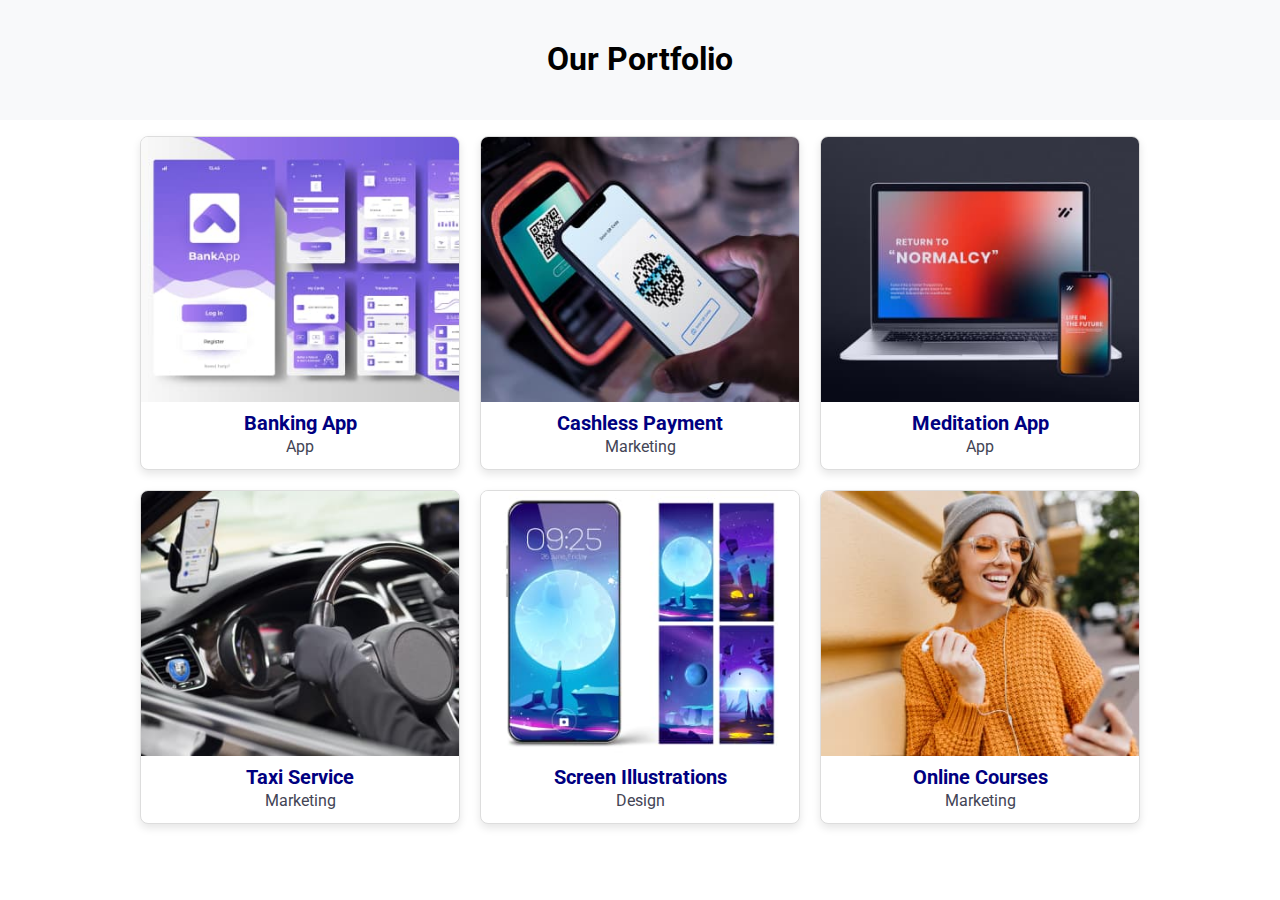
==== portfolio.html @ 014c8a3c "test" ====
<!DOCTYPE html>
<html lang="en">

<head>
    <meta charset="UTF-8">
    <meta name="viewport" content="width=device-width, initial-scale=1.0">
    <title>Portfolio</title>
    <!-- Link to modern-normalize -->
    <link rel="stylesheet"
        href="https://cdnjs.cloudflare.com/ajax/libs/modern-normalize/1.1.0/modern-normalize.min.css">
    <link rel="stylesheet" href="css/styles.css">
    <link href="https://fonts.googleapis.com/css2?family=Raleway:wght@700&family=Roboto:wght@400;500;700&display=swap"
        rel="stylesheet">
</head>

<body>
    <header>
        <h1>Our Portfolio</h1>
    </header>
    <main>
        <section class="portfolio">
            <ul>
                <li>
                    <a href="#">
                        <img src="images/project1.jpg" alt="Banking App" width="320">
                        <div class="text-container">
                            <p class="project-title">Banking App</p>
                            <span class="project-category">App</span>
                        </div>
                    </a>
                </li>
                <li>
                    <a href="#">
                        <img src="images/project2.jpg" alt="Cashless Payment" width="320">
                        <div class="text-container">
                            <p class="project-title">Cashless Payment</p>
                            <span class="project-category">Marketing</span>
                        </div>
                    </a>
                </li>
                <li>
                    <a href="#">
                        <img src="images/project3.jpg" alt="Meditation App" width="320">
                        <div class="text-container">
                            <p class="project-title">Meditation App</p>
                            <span class="project-category">App</span>
                        </div>
                    </a>
                </li>
                <li>
                    <a href="#">
                        <img src="images/project4.jpg" alt="Taxi Service" width="320">
                        <div class="text-container">
                            <p class="project-title">Taxi Service</p>
                            <span class="project-category">Marketing</span>
                        </div>
                    </a>
                </li>
                <li>
                    <a href="#">
                        <img src="images/project5.jpg" alt="Screen Illustrations" width="320">
                        <div class="text-container">
                            <p class="project-title">Screen Illustrations</p>
                            <span class="project-category">Design</span>
                        </div>
                    </a>
                </li>
                <li>
                    <a href="#">
                        <img src="images/project6.jpg" alt="Online Courses" width="320">
                        <div class="text-container">
                            <p class="project-title">Online Courses</p>
                            <span class="project-category">Marketing</span>
                        </div>
                    </a>
                </li>
            </ul>
        </section>
    </main>
</body>

</html>
---- css/styles.css ----
/* Importing Google Fonts */
@import url('https://fonts.googleapis.com/css2?family=Raleway:wght@700&family=Roboto:wght@400;500;700&display=swap');

/* Variables for colors */
:root {
    --main-bg-color: #ffffff;
    --text-color: #000000;
    --border-color: #ddd;
    --shadow-color: rgba(0, 0, 0, 0.1);
    --header-bg-color: #f8f9fa;
    --link-hover-color: #007bff;
    --navy-blue: #000080;
    --category-color: #434455;
    /* Updated to SLATE color */
}

body {
    font-family: 'Roboto', sans-serif;
    color: var(--text-color);
    background-color: var(--main-bg-color);
    margin: 0;
    padding: 0;
}

header {
    text-align: center;
    padding: 20px;
    background-color: var(--header-bg-color);
}

.portfolio ul {
    list-style: none;
    padding: 0;
    display: flex;
    flex-wrap: wrap;
    justify-content: center;
    gap: 20px;
}

.portfolio li {
    border: 1px solid var(--border-color);
    border-radius: 8px;
    overflow: hidden;
    width: 320px;
    box-shadow: 0 4px 8px var(--shadow-color);
    transition: transform 0.3s ease, box-shadow 0.3s ease;
    background-color: #fff;
}

.portfolio li:hover {
    transform: translateY(-10px);
    box-shadow: 0 8px 16px var(--shadow-color);
}

.portfolio img {
    width: 100%;
    height: auto;
    display: block;
}

.text-container {
    text-align: center;
    padding: 10px 0;
}

.project-title {
    font-size: 20px;
    /* Font size */
    font-weight: 700;
    /* Bold */
    color: var(--navy-blue);
    /* Color */
    margin: 0;
}

.project-category {
    font-size: 16px;
    /* Font size */
    font-weight: 400;
    /* Normal */
    line-height: 24px;
    /* Line height */
    color: var(--category-color);
    /* SLATE color */
    margin: 5px 0 10px;
    /* Bottom margin */
    text-align: center;
}

.portfolio a {
    text-decoration: none;
    color: inherit;
    display: block;
}

.portfolio a:hover {
    color: var(--link-hover-color);
}
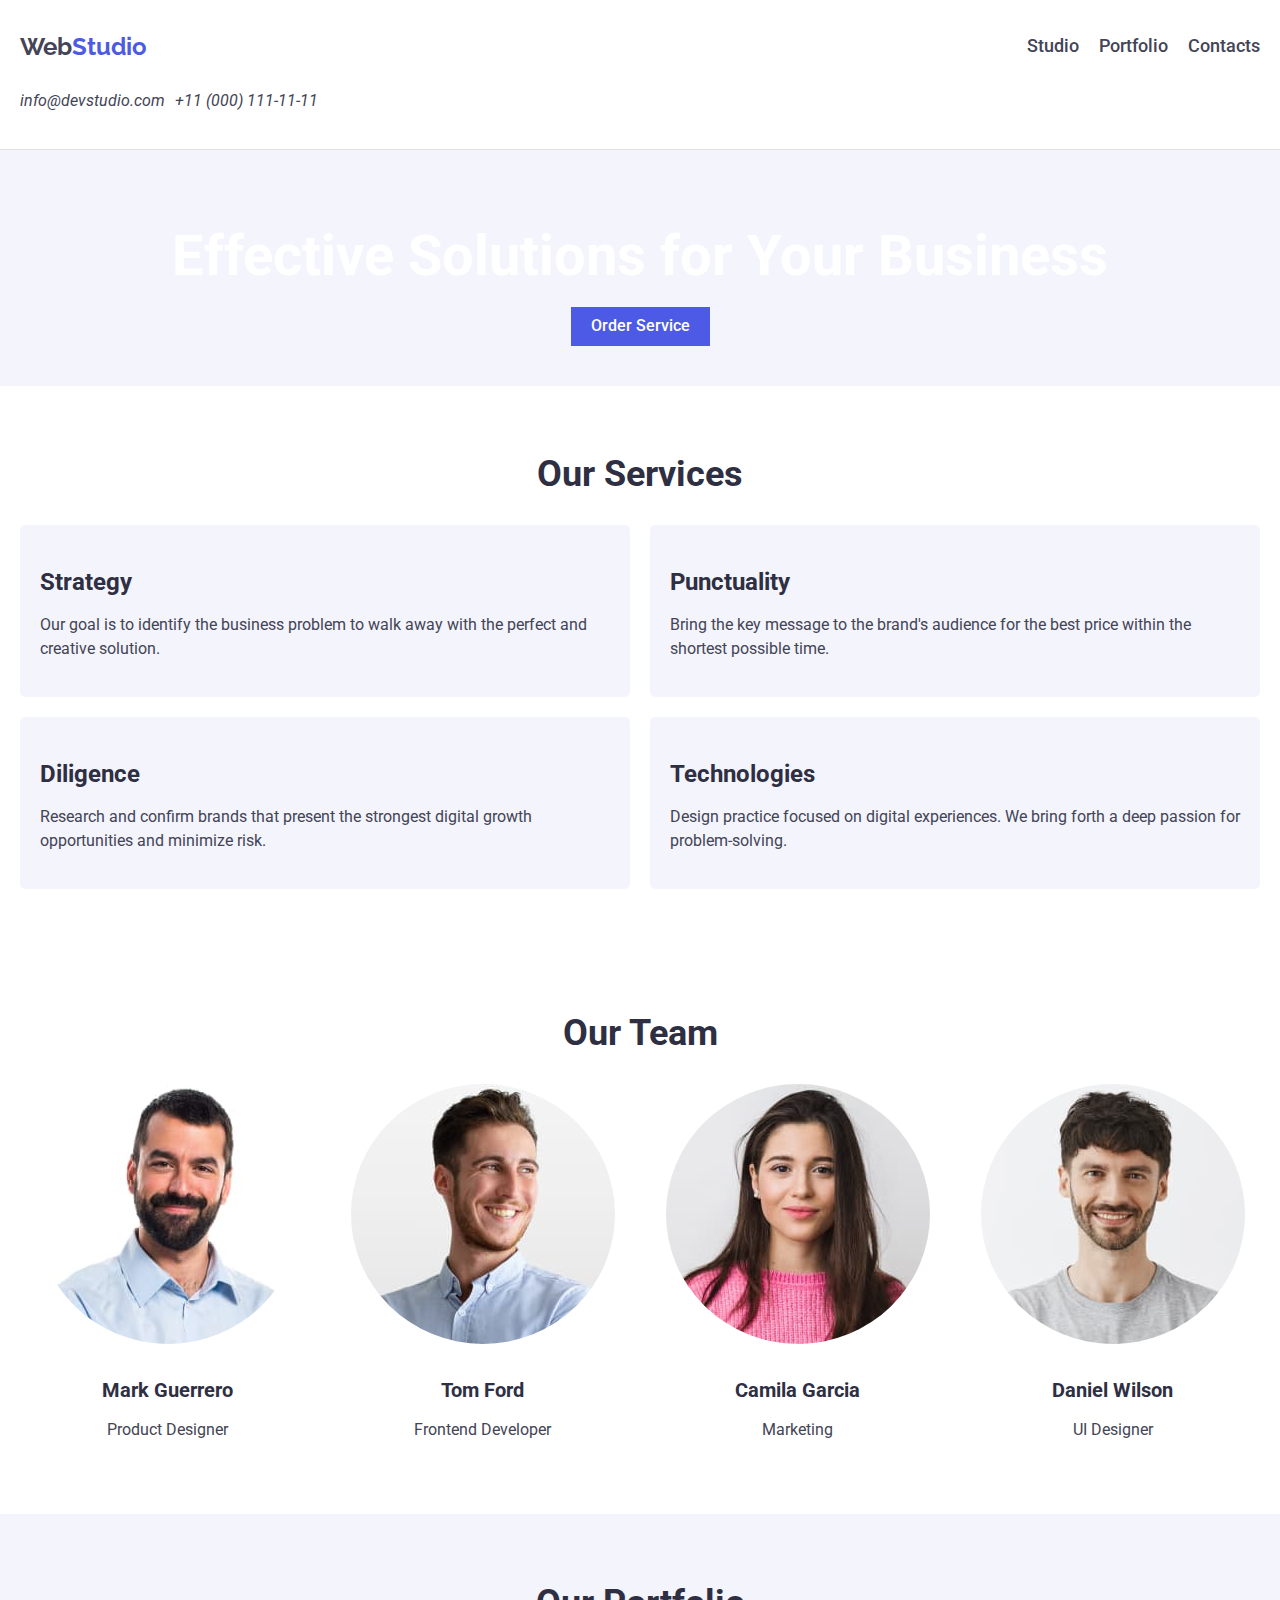
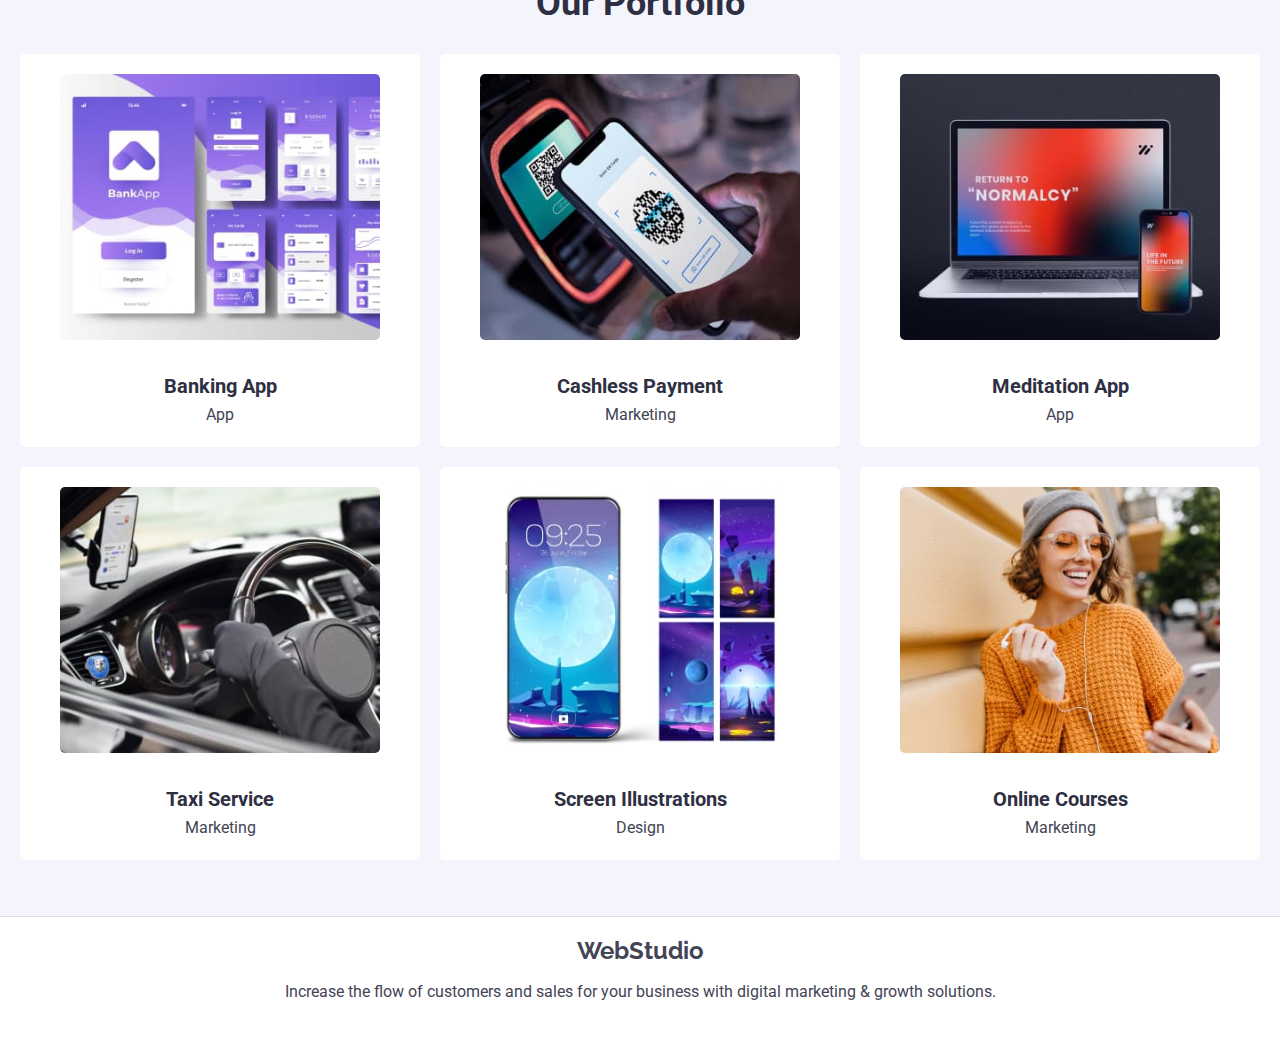
==== commit 76f730b1: "test" ====
--- a/portfolio.html
+++ b/portfolio.html
@@ -4,8 +4,7 @@
 <head>
     <meta charset="UTF-8">
     <meta name="viewport" content="width=device-width, initial-scale=1.0">
-    <title>Portfolio</title>
-    <!-- Link to modern-normalize -->
+    <title>Web Studio</title>
     <link rel="stylesheet"
         href="https://cdnjs.cloudflare.com/ajax/libs/modern-normalize/1.1.0/modern-normalize.min.css">
     <link rel="stylesheet" href="css/styles.css">
@@ -14,69 +13,145 @@
 </head>
 
 <body>
-    <header>
-        <h1>Our Portfolio</h1>
+    <header class="header">
+        <nav class="nav">
+            <a href="./index.html" class="logo">Web<span class="logo-color">Studio</span></a>
+            <ul class="nav-list">
+                <li><a href="#" class="nav-link">Studio</a></li>
+                <li><a href="#" class="nav-link">Portfolio</a></li>
+                <li><a href="#" class="nav-link">Contacts</a></li>
+            </ul>
+        </nav>
+        <address class="address">
+            <ul class="address-list">
+                <li class="address-item"><a href="mailto:info@devstudio.com" class="address-link">info@devstudio.com</a>
+                </li>
+                <li class="address-item"><a href="tel:+110001111111" class="address-link">+11 (000) 111-11-11</a></li>
+            </ul>
+        </address>
     </header>
+
     <main>
+        <section class="intro">
+            <h1 class="intro-title">Effective Solutions for Your Business</h1>
+            <button type="button" class="intro-button">Order Service</button>
+        </section>
+        <section class="services">
+            <h2 class="services-title">Our Services</h2>
+            <ul class="services-list">
+                <li class="services-item">
+                    <h3 class="services-item-title">Strategy</h3>
+                    <p class="services-item-description">Our goal is to identify the business problem to walk away with
+                        the perfect and creative solution.</p>
+                </li>
+                <li class="services-item">
+                    <h3 class="services-item-title">Punctuality</h3>
+                    <p class="services-item-description">Bring the key message to the brand's audience for the best
+                        price within the shortest possible time.</p>
+                </li>
+                <li class="services-item">
+                    <h3 class="services-item-title">Diligence</h3>
+                    <p class="services-item-description">Research and confirm brands that present the strongest digital
+                        growth opportunities and minimize risk.</p>
+                </li>
+                <li class="services-item">
+                    <h3 class="services-item-title">Technologies</h3>
+                    <p class="services-item-description">Design practice focused on digital experiences. We bring forth
+                        a deep passion for problem-solving.</p>
+                </li>
+            </ul>
+        </section>
+        <section class="team">
+            <h2 class="team-title">Our Team</h2>
+            <ul class="team-list">
+                <li class="team-item">
+                    <img src="./images/1.jpg" width="264" height="260" alt="Mark Guerrero" class="team-img">
+                    <h3 class="team-name">Mark Guerrero</h3>
+                    <p class="team-role">Product Designer</p>
+                </li>
+                <li class="team-item">
+                    <img src="./images/2.jpg" width="264" height="260" alt="Tom Ford" class="team-img">
+                    <h3 class="team-name">Tom Ford</h3>
+                    <p class="team-role">Frontend Developer</p>
+                </li>
+                <li class="team-item">
+                    <img src="./images/3.jpg" width="264" height="260" alt="Camila Garcia" class="team-img">
+                    <h3 class="team-name">Camila Garcia</h3>
+                    <p class="team-role">Marketing</p>
+                </li>
+                <li class="team-item">
+                    <img src="./images/4.jpg" width="264" height="260" alt="Daniel Wilson" class="team-img">
+                    <h3 class="team-name">Daniel Wilson</h3>
+                    <p class="team-role">UI Designer</p>
+                </li>
+            </ul>
+        </section>
         <section class="portfolio">
-            <ul>
-                <li>
-                    <a href="#">
-                        <img src="images/project1.jpg" alt="Banking App" width="320">
-                        <div class="text-container">
-                            <p class="project-title">Banking App</p>
-                            <span class="project-category">App</span>
+            <h2 class="portfolio-title">Our Portfolio</h2>
+            <ul class="portfolio-list">
+                <li class="portfolio-item">
+                    <a href="#" class="portfolio-link">
+                        <img src="images/project1.jpg" alt="Banking App" width="320" class="portfolio-img">
+                        <div class="portfolio-text-container">
+                            <p class="portfolio-project-title">Banking App</p>
+                            <span class="portfolio-project-category">App</span>
                         </div>
                     </a>
                 </li>
-                <li>
-                    <a href="#">
-                        <img src="images/project2.jpg" alt="Cashless Payment" width="320">
-                        <div class="text-container">
-                            <p class="project-title">Cashless Payment</p>
-                            <span class="project-category">Marketing</span>
+                <li class="portfolio-item">
+                    <a href="#" class="portfolio-link">
+                        <img src="images/project2.jpg" alt="Cashless Payment" width="320" class="portfolio-img">
+                        <div class="portfolio-text-container">
+                            <p class="portfolio-project-title">Cashless Payment</p>
+                            <span class="portfolio-project-category">Marketing</span>
                         </div>
                     </a>
                 </li>
-                <li>
-                    <a href="#">
-                        <img src="images/project3.jpg" alt="Meditation App" width="320">
-                        <div class="text-container">
-                            <p class="project-title">Meditation App</p>
-                            <span class="project-category">App</span>
+                <li class="portfolio-item">
+                    <a href="#" class="portfolio-link">
+                        <img src="images/project3.jpg" alt="Meditation App" width="320" class="portfolio-img">
+                        <div class="portfolio-text-container">
+                            <p class="portfolio-project-title">Meditation App</p>
+                            <span class="portfolio-project-category">App</span>
                         </div>
                     </a>
                 </li>
-                <li>
-                    <a href="#">
-                        <img src="images/project4.jpg" alt="Taxi Service" width="320">
-                        <div class="text-container">
-                            <p class="project-title">Taxi Service</p>
-                            <span class="project-category">Marketing</span>
+                <li class="portfolio-item">
+                    <a href="#" class="portfolio-link">
+                        <img src="images/project4.jpg" alt="Taxi Service" width="320" class="portfolio-img">
+                        <div class="portfolio-text-container">
+                            <p class="portfolio-project-title">Taxi Service</p>
+                            <span class="portfolio-project-category">Marketing</span>
                         </div>
                     </a>
                 </li>
-                <li>
-                    <a href="#">
-                        <img src="images/project5.jpg" alt="Screen Illustrations" width="320">
-                        <div class="text-container">
-                            <p class="project-title">Screen Illustrations</p>
-                            <span class="project-category">Design</span>
+                <li class="portfolio-item">
+                    <a href="#" class="portfolio-link">
+                        <img src="images/project5.jpg" alt="Screen Illustrations" width="320" class="portfolio-img">
+                        <div class="portfolio-text-container">
+                            <p class="portfolio-project-title">Screen Illustrations</p>
+                            <span class="portfolio-project-category">Design</span>
                         </div>
                     </a>
                 </li>
-                <li>
-                    <a href="#">
-                        <img src="images/project6.jpg" alt="Online Courses" width="320">
-                        <div class="text-container">
-                            <p class="project-title">Online Courses</p>
-                            <span class="project-category">Marketing</span>
+                <li class="portfolio-item">
+                    <a href="#" class="portfolio-link">
+                        <img src="images/project6.jpg" alt="Online Courses" width="320" class="portfolio-img">
+                        <div class="portfolio-text-container">
+                            <p class="portfolio-project-title">Online Courses</p>
+                            <span class="portfolio-project-category">Marketing</span>
                         </div>
                     </a>
                 </li>
             </ul>
         </section>
     </main>
+
+    <footer class="footer">
+        <a href="./index.html" class="footer-logo">WebStudio</a>
+        <p class="footer-description">Increase the flow of customers and sales for your business with digital marketing
+            & growth solutions.</p>
+    </footer>
 </body>
 
 </html>--- a/css/styles.css
+++ b/css/styles.css
@@ -1,98 +1,265 @@
-/* Importing Google Fonts */
-@import url('https://fonts.googleapis.com/css2?family=Raleway:wght@700&family=Roboto:wght@400;500;700&display=swap');
-
-/* Variables for colors */
-:root {
-    --main-bg-color: #ffffff;
-    --text-color: #000000;
-    --border-color: #ddd;
-    --shadow-color: rgba(0, 0, 0, 0.1);
-    --header-bg-color: #f8f9fa;
-    --link-hover-color: #007bff;
-    --navy-blue: #000080;
-    --category-color: #434455;
-    /* Updated to SLATE color */
-}
-
+/* General styles */
 body {
     font-family: 'Roboto', sans-serif;
-    color: var(--text-color);
-    background-color: var(--main-bg-color);
-    margin: 0;
-    padding: 0;
-}
-
-header {
-    text-align: center;
-    padding: 20px;
-    background-color: var(--header-bg-color);
-}
-
-.portfolio ul {
+    color: #434455;
+    background-color: #FFFFFF;
+}
+
+a {
+    text-decoration: none;
+    color: inherit;
+}
+
+ul {
     list-style: none;
     padding: 0;
+}
+
+/* Header styles */
+.header {
+    background-color: #FFFFFF;
+    padding: 20px;
+    border-bottom: 1px solid #e0e0e0;
+}
+
+.nav {
+    display: flex;
+    justify-content: space-between;
+    align-items: center;
+}
+
+.logo {
+    font-family: 'Raleway', sans-serif;
+    font-size: 24px;
+    font-weight: 700;
+}
+
+.logo-color {
+    color: #4d5ae5;
+}
+
+.nav-list {
+    display: flex;
+    gap: 20px;
+}
+
+.nav-link {
+    font-size: 18px;
+    font-weight: 500;
+    color: #434455;
+}
+
+.address {
+    margin-top: 10px;
+}
+
+.address-list {
+    display: flex;
+    gap: 10px;
+}
+
+.address-item {
+    font-size: 16px;
+    line-height: 1.5;
+}
+
+.address-link {
+    color: #434455;
+}
+
+/* Intro styles */
+.intro {
+    text-align: center;
+    padding: 40px 20px;
+    background-color: #f4f4fd;
+}
+
+.intro-title {
+    font-size: 56px;
+    font-weight: 700;
+    line-height: 1.07;
+    color: #ffffff;
+    margin-bottom: 20px;
+}
+
+.intro-button {
+    font-family: 'Roboto', sans-serif;
+    font-size: 16px;
+    font-weight: 500;
+    padding: 10px 20px;
+    background-color: #4d5ae5;
+    color: #ffffff;
+    border: none;
+    cursor: pointer;
+}
+
+.intro-button:hover {
+    background-color: #404bbf;
+}
+
+/* Services styles */
+.services {
+    padding: 40px 20px;
+}
+
+.services-title {
+    font-size: 36px;
+    font-weight: 700;
+    line-height: 1.11;
+    text-align: center;
+    color: #2e2f42;
+    margin-bottom: 30px;
+}
+
+.services-list {
     display: flex;
     flex-wrap: wrap;
-    justify-content: center;
-    gap: 20px;
-}
-
-.portfolio li {
-    border: 1px solid var(--border-color);
-    border-radius: 8px;
-    overflow: hidden;
-    width: 320px;
-    box-shadow: 0 4px 8px var(--shadow-color);
-    transition: transform 0.3s ease, box-shadow 0.3s ease;
-    background-color: #fff;
-}
-
-.portfolio li:hover {
+    gap: 20px;
+}
+
+.services-item {
+    flex: 1 1 calc(50% - 20px);
+    background-color: #f4f4fd;
+    padding: 20px;
+    border-radius: 5px;
+}
+
+.services-item-title {
+    font-size: 24px;
+    font-weight: 700;
+    color: #2e2f42;
+    margin-bottom: 10px;
+}
+
+.services-item-description {
+    font-size: 16px;
+    line-height: 1.5;
+    color: #434455;
+}
+
+/* Team styles */
+.team {
+    padding: 40px 20px;
+    background-color: #ffffff;
+}
+
+.team-title {
+    font-size: 36px;
+    font-weight: 700;
+    line-height: 1.11;
+    text-align: center;
+    color: #2e2f42;
+    margin-bottom: 30px;
+}
+
+.team-list {
+    display: flex;
+    flex-wrap: wrap;
+    gap: 20px;
+}
+
+.team-item {
+    flex: 1 1 calc(25% - 20px);
+    text-align: center;
+}
+
+.team-img {
+    border-radius: 50%;
+    margin-bottom: 10px;
+}
+
+.team-name {
+    font-size: 20px;
+    font-weight: 700;
+    color: #2e2f42;
+    margin-bottom: 5px;
+}
+
+.team-role {
+    font-size: 16px;
+    line-height: 1.5;
+    color: #434455;
+}
+
+/* Portfolio styles */
+.portfolio {
+    padding: 40px 20px;
+    background-color: #f4f4fd;
+}
+
+.portfolio-title {
+    font-size: 36px;
+    font-weight: 700;
+    line-height: 1.11;
+    text-align: center;
+    color: #2e2f42;
+    margin-bottom: 30px;
+}
+
+.portfolio-list {
+    display: flex;
+    flex-wrap: wrap;
+    gap: 20px;
+}
+
+.portfolio-item {
+    flex: 1 1 calc(33.33% - 20px);
+}
+
+.portfolio-link {
+    display: block;
+    text-align: center;
+    background-color: #ffffff;
+    padding: 20px;
+    border-radius: 5px;
+    transition: transform 0.3s;
+}
+
+.portfolio-link:hover {
     transform: translateY(-10px);
-    box-shadow: 0 8px 16px var(--shadow-color);
-}
-
-.portfolio img {
-    width: 100%;
-    height: auto;
+}
+
+.portfolio-img {
+    border-radius: 5px;
+    margin-bottom: 10px;
+}
+
+.portfolio-text-container {
+    text-align: center;
+}
+
+.portfolio-project-title {
+    font-size: 20px;
+    font-weight: 700;
+    color: #2e2f42;
+    margin-bottom: 5px;
+}
+
+.portfolio-project-category {
+    font-size: 16px;
+    line-height: 1.5;
+    color: #434455;
+}
+
+/* Footer styles */
+.footer {
+    padding: 20px;
+    background-color: #ffffff;
+    border-top: 1px solid #e0e0e0;
+    text-align: center;
+}
+
+.footer-logo {
+    font-family: 'Raleway', sans-serif;
+    font-size: 24px;
+    font-weight: 700;
+    color: #434455;
+    margin-bottom: 10px;
     display: block;
 }
 
-.text-container {
-    text-align: center;
-    padding: 10px 0;
-}
-
-.project-title {
-    font-size: 20px;
-    /* Font size */
-    font-weight: 700;
-    /* Bold */
-    color: var(--navy-blue);
-    /* Color */
-    margin: 0;
-}
-
-.project-category {
-    font-size: 16px;
-    /* Font size */
-    font-weight: 400;
-    /* Normal */
-    line-height: 24px;
-    /* Line height */
-    color: var(--category-color);
-    /* SLATE color */
-    margin: 5px 0 10px;
-    /* Bottom margin */
-    text-align: center;
-}
-
-.portfolio a {
-    text-decoration: none;
-    color: inherit;
-    display: block;
-}
-
-.portfolio a:hover {
-    color: var(--link-hover-color);
+.footer-description {
+    font-size: 16px;
+    line-height: 1.5;
+    color: #434455;
 }